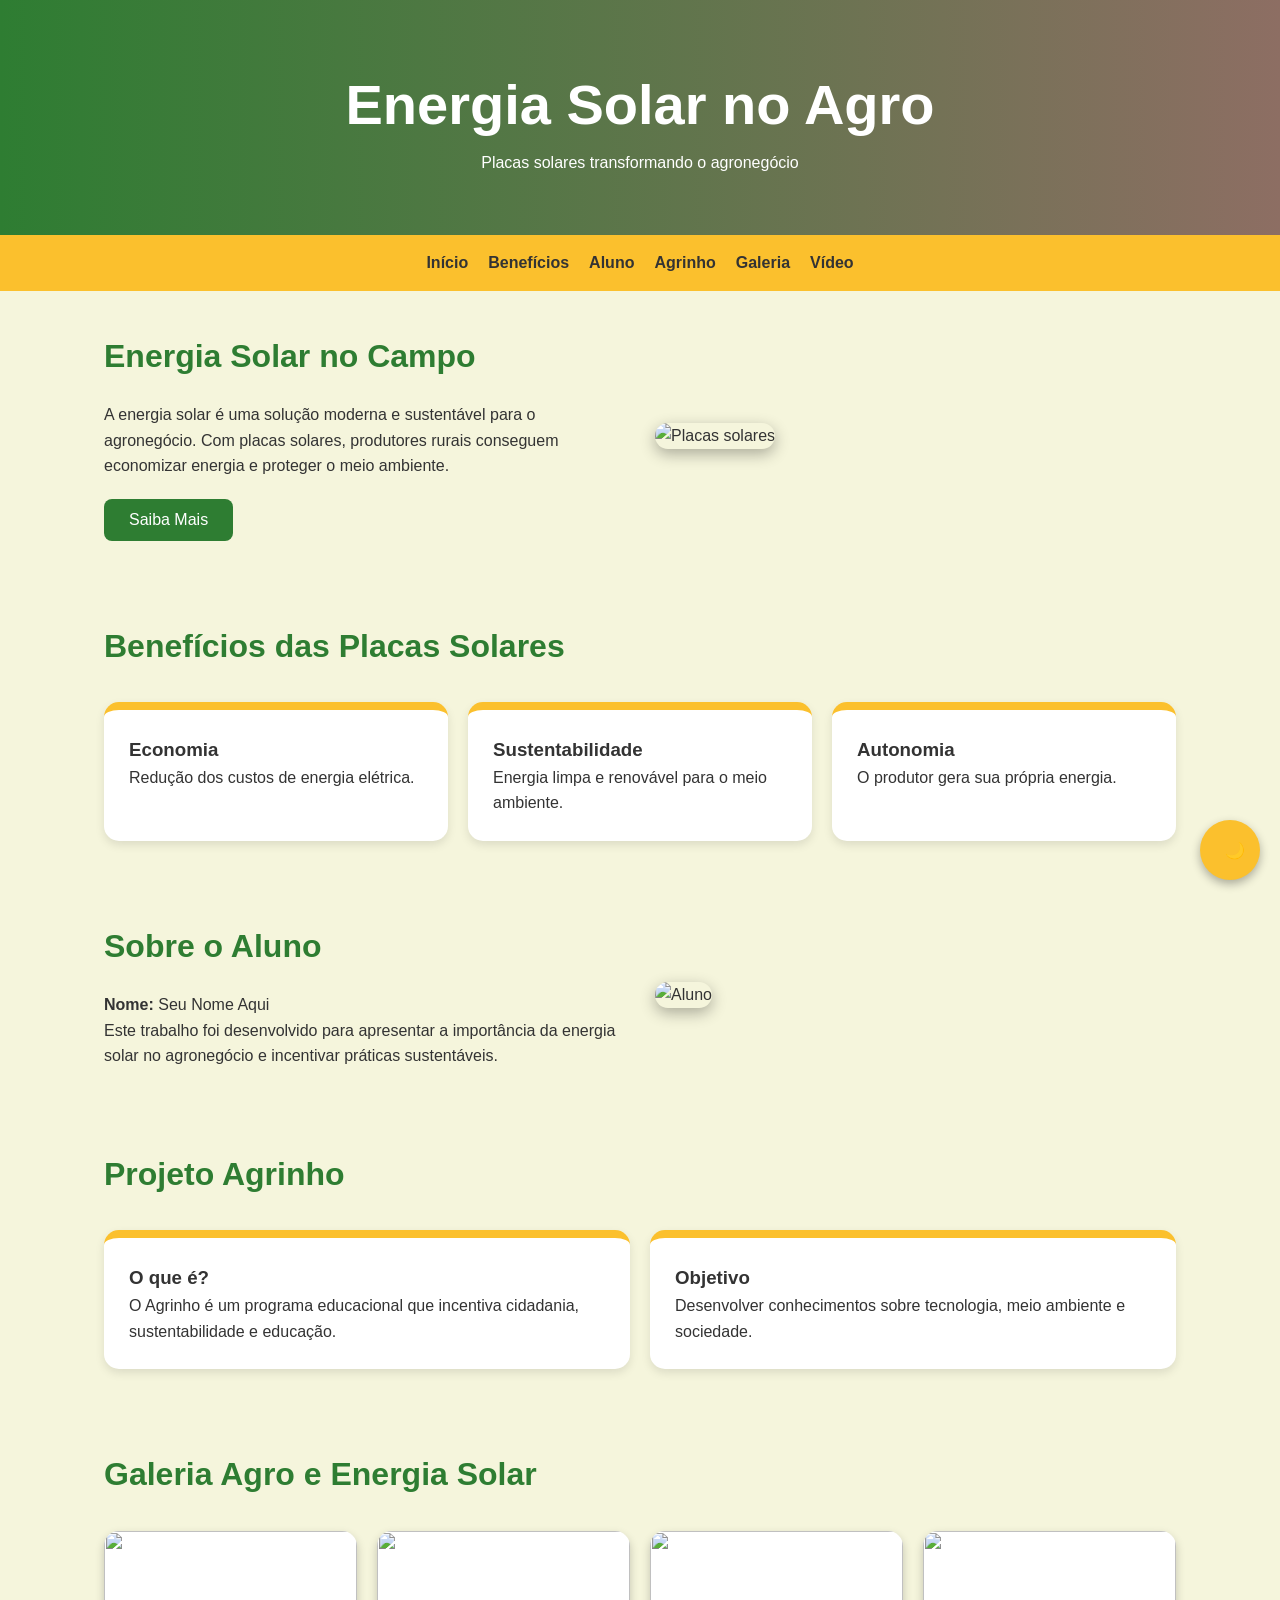
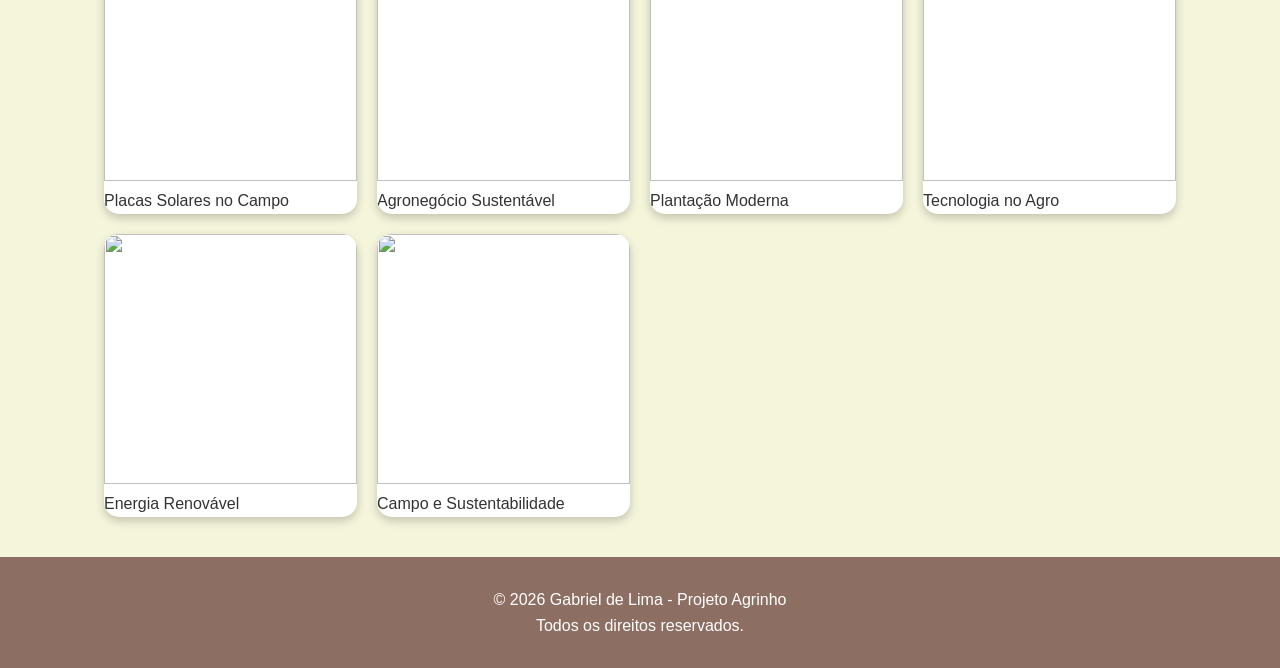
==== index.html @ 7620e5a0 "projeto completo" ====
<!DOCTYPE html>
<html lang="pt-BR">
<head>
  <meta charset="UTF-8">
  <meta name="viewport" content="width=device-width, initial-scale=1.0">
  <title>Energia Solar no Agro</title>

  <link rel="stylesheet" href="style.css">
</head>

<body>

  <header>
    <h1>Energia Solar no Agro</h1>
    <p>Placas solares transformando o agronegócio</p>
  </header>

  <nav>
    <div class="menu-toggle" id="mobile-menu">
    <span class="bar"></span>
    <span class="bar"></span>
    <span class="bar"></span>
  </div>
  <ul class="nav-list" id="nav-list">
   <li> <a href="#inicio">Início</a></li> 
    <li><a href="#beneficios">Benefícios</a></li> 
   <li> <a href="#aluno">Aluno</a></li> 
    <li><a href="#agrinho">Agrinho</a></li> 
    <li><a href="#galeria">Galeria</a></li> 
    <li><a href="videos.html">Vídeo</a></li> 
     </ul>
  </nav>

  <section id="inicio" class="container">

    <div class="texto">
      <h2>Energia Solar no Campo</h2>

      <p>
        A energia solar é uma solução moderna e sustentável para o agronegócio.
        Com placas solares, produtores rurais conseguem economizar energia
        e proteger o meio ambiente.
      </p>

      <button onclick="mostrarMensagem()">
        Saiba Mais
      </button>
    </div>

    <div class="imagem">
      <img src="https://images.unsplash.com/photo-1509391366360-2e959784a276?q=80&w=1200&auto=format&fit=crop" alt="Placas solares">
    </div>

  </section>

  <section id="beneficios">

    <h2>Benefícios das Placas Solares</h2>

    <div class="cards">

      <div class="card">
        <h3>Economia</h3>
        <p>Redução dos custos de energia elétrica.</p>
      </div>

      <div class="card">
        <h3>Sustentabilidade</h3>
        <p>Energia limpa e renovável para o meio ambiente.</p>
      </div>

      <div class="card">
        <h3>Autonomia</h3>
        <p>O produtor gera sua própria energia.</p>
      </div>

    </div>

  </section>

  <section id="aluno" class="container">

    <div class="texto">
      <h2>Sobre o Aluno</h2>

      <p><strong>Nome:</strong> Seu Nome Aqui</p>

      <p>
        Este trabalho foi desenvolvido para apresentar a importância
        da energia solar no agronegócio e incentivar práticas sustentáveis.
      </p>
    </div>

    <div class="imagem">
      <img src="https://images.unsplash.com/photo-1522202176988-66273c2fd55f?q=80&w=1200&auto=format&fit=crop" alt="Aluno">
    </div>

  </section>

  <section id="agrinho">

    <h2>Projeto Agrinho</h2>

    <div class="cards">

      <div class="card">
        <h3>O que é?</h3>

        <p>
          O Agrinho é um programa educacional que incentiva
          cidadania, sustentabilidade e educação.
        </p>
      </div>

      <div class="card">
        <h3>Objetivo</h3>

        <p>
          Desenvolver conhecimentos sobre tecnologia,
          meio ambiente e sociedade.
        </p>
      </div>

    </div>

  </section>



  <section id="galeria">

  <h2>Galeria Agro e Energia Solar</h2>

  <div class="galeria-container" id="galeria-container">
    <!-- Imagens serão criadas pelo JavaScript -->
  </div>

</section>

  <button class="modo-escuro" onclick="modoEscuro()">
    🌙
  </button>

    <footer>
   <p>&copy; 2026 Gabriel de Lima - Projeto Agrinho</p>
    <p>Todos os direitos reservados.</p>
  </footer>

  <script src="script.js"></script>
  <script src="./menu.js"></script>

</body>
</html>
---- style.css ----
/* ==========================================================================
   CONFIGURAÇÕES GERAIS (RESET)
   ========================================================================== */
*{
  margin:0;
  padding:0;
  box-sizing:border-box; /* Garante que padding/border não aumentem o tamanho do elemento */
  font-family: Arial, Helvetica, sans-serif;
}

body{
  background:#f5f5dc;
  color:#333;
  line-height:1.6;
  overflow-x: hidden; /* Evita rolagem horizontal acidental */
}

/* ==========================================================================
   HEADER & NAVEGAÇÃO
   ========================================================================== */
header{
  background:linear-gradient(to right, #2e7d32, #8d6e63);
  color:white;
  text-align:center;
  padding:60px 20px;
}

header h1{
  font-size: clamp(2rem, 5vw, 3.5rem); /* Fonte fluida: min 2rem, ideal 5vw, max 3.5rem */
}

nav{
  background:#fbc02d;
  text-align:center;
  padding:15px;
  position: sticky; /* Menu fixo no topo ao rolar */
  top: 0;
  z-index: 1000;
}

nav a{
  color:#333;
  text-decoration:none;
  margin:0 10px;
  font-weight:bold;
  transition:0.3s;
  display: inline-block; /* Melhora a área de clique em telas menores */
}

nav a:hover{
  color:#2e7d32;
}

/* ==========================================================================
   SEÇÕES E LAYOUT (FLEXBOX/GRID)
   ========================================================================== */
section{
  padding:40px 5%; /* Padding lateral em porcentagem para flexibilidade */
  max-width:1200px;
  margin:auto;
}

.container{
  display:flex;
  flex-wrap:wrap; /* Permite que os itens quebrem linha em telas pequenas */
  gap:30px;
  align-items:center;
}

.texto, .imagem{
  flex:1;
  min-width:300px; /* Quando a tela for menor que 300px, eles empilham */
}

.imagem img{
  width:100%;
  height: auto; /* Mantém a proporção da imagem */
  border-radius:15px;
  box-shadow:0 5px 15px rgba(0,0,0,0.3);
}

/* ==========================================================================
   COMPONENTES (CARDS & GALERIA)
   ========================================================================== */
h2{
  color:#2e7d32;
  margin-bottom:20px;
  font-size: clamp(1.5rem, 4vw, 2rem);
}

button{
  margin-top:20px;
  padding:12px 25px;
  border:none;
  background:#2e7d32;
  color:white;
  border-radius:8px;
  cursor:pointer;
  transition:0.3s;
  font-size: 1rem;
}

/* Grid de Cards Responsivo */
.cards, .galeria-container {
  display:grid;
  /* Cria colunas de no mínimo 250px, preenchendo o espaço disponível */
  grid-template-columns: repeat(auto-fit, minmax(250px, 1fr)); 
  gap:20px;
  margin-top:30px;
}

.card{
  background:white;
  padding:25px;
  border-radius:15px;
  box-shadow:0 4px 10px rgba(0,0,0,0.1);
  border-top:8px solid #fbc02d;
  transition:0.3s;
}

.card:hover{
  transform:translateY(-8px);
}

/* Itens da Galeria */
.galeria-item{
  overflow:hidden;
  border-radius:15px;
  box-shadow:0 4px 10px rgba(0,0,0,0.2);
  transition:0.3s;
  background:white;
}

.galeria-item img{
  width:100%;
  height:250px;
  object-fit:cover; /* Corta a imagem para preencher o espaço sem distorcer */
}

/* ==========================================================================
   VÍDEOS RESPONSIVOS
   ========================================================================== */
.video-container {
    position: relative;
    width: 100%;
    padding-bottom: 56.25%; /* Mantém proporção 16:9 */
    height: 0;
    overflow: hidden;
    border-radius: 8px;
}

.video-container iframe {
    position: absolute;
    top: 0;
    left: 0;
    width: 100%;
    height: 100%;
}

/* ==========================================================================
   DARK MODE & FOOTER
   ========================================================================== */
.dark-mode{
  background:#222;
  color:white;
}

.dark-mode .card, .dark-mode .galeria-item{
  background:#333;
  color:white;
}

.modo-escuro{
  position:fixed;
  bottom:20px;
  right:20px;
  border-radius:50%;
  width:60px;
  height:60px;
  z-index: 1001;
  background:#fbc02d;
  border: none;
  box-shadow: 0 4px 10px rgba(0,0,0,0.3);
}

footer{
  background:#8d6e63;
  color:white;
  text-align:center;
  padding:30px 20px;
}

/* ==========================================================================
   MEDIA QUERIES (AJUSTES ESPECÍFICOS)
   ========================================================================== */

/* Ajustes para Tablets e Celulares Médios */
@media (max-width: 768px) {
  nav a {
    margin: 0 8px;
    font-size: 0.9rem;
  }
  
  section {
    padding: 30px 15px;
  }
}

/* Ajustes para Celulares Pequenos */
@media (max-width: 480px) {
  header {
    padding: 40px 10px;
  }

  nav {
    display: flex;
    flex-direction: column; /* Menu vertical em telas muito pequenas */
    gap: 10px;
  }

  .container {
    text-align: center; /* Centraliza texto em telas mobile */
  }
  
  .modo-escuro {
    width: 50px;
    height: 50px;
    bottom: 10px;
    right: 10px;
  }
}


/*Navbar Menu */
/* --- Estilos do Menu Sanduíche --- */

.nav-list {
  display: flex;
  justify-content: center;
  list-style: none;
}

.menu-toggle {
  display: none; /* Escondido por padrão no desktop */
  flex-direction: column;
  cursor: pointer;
  gap: 5px;
  width: 30px;
  margin: 0 auto;
}

.bar {
  height: 3px;
  width: 100%;
  background-color: #333;
  border-radius: 10px;
  transition: 0.3s;
}

/* --- Media Query para Mobile (Telas até 768px) --- */
@media (max-width: 768px) {
  .menu-toggle {
    display: flex; /* Mostra o botão no celular */
  }

  .nav-list {
    display: none; /* Esconde a lista de links inicial */
    flex-direction: column;
    width: 100%;
    background: #fbc02d;
    padding: 20px 0;
    margin-top: 15px;
  }

  /* Classe que o JavaScript vai adicionar para abrir o menu */
  .nav-list.active {
    display: flex;
  }

  nav a {
    margin: 10px 0;
    display: block;
  }
}
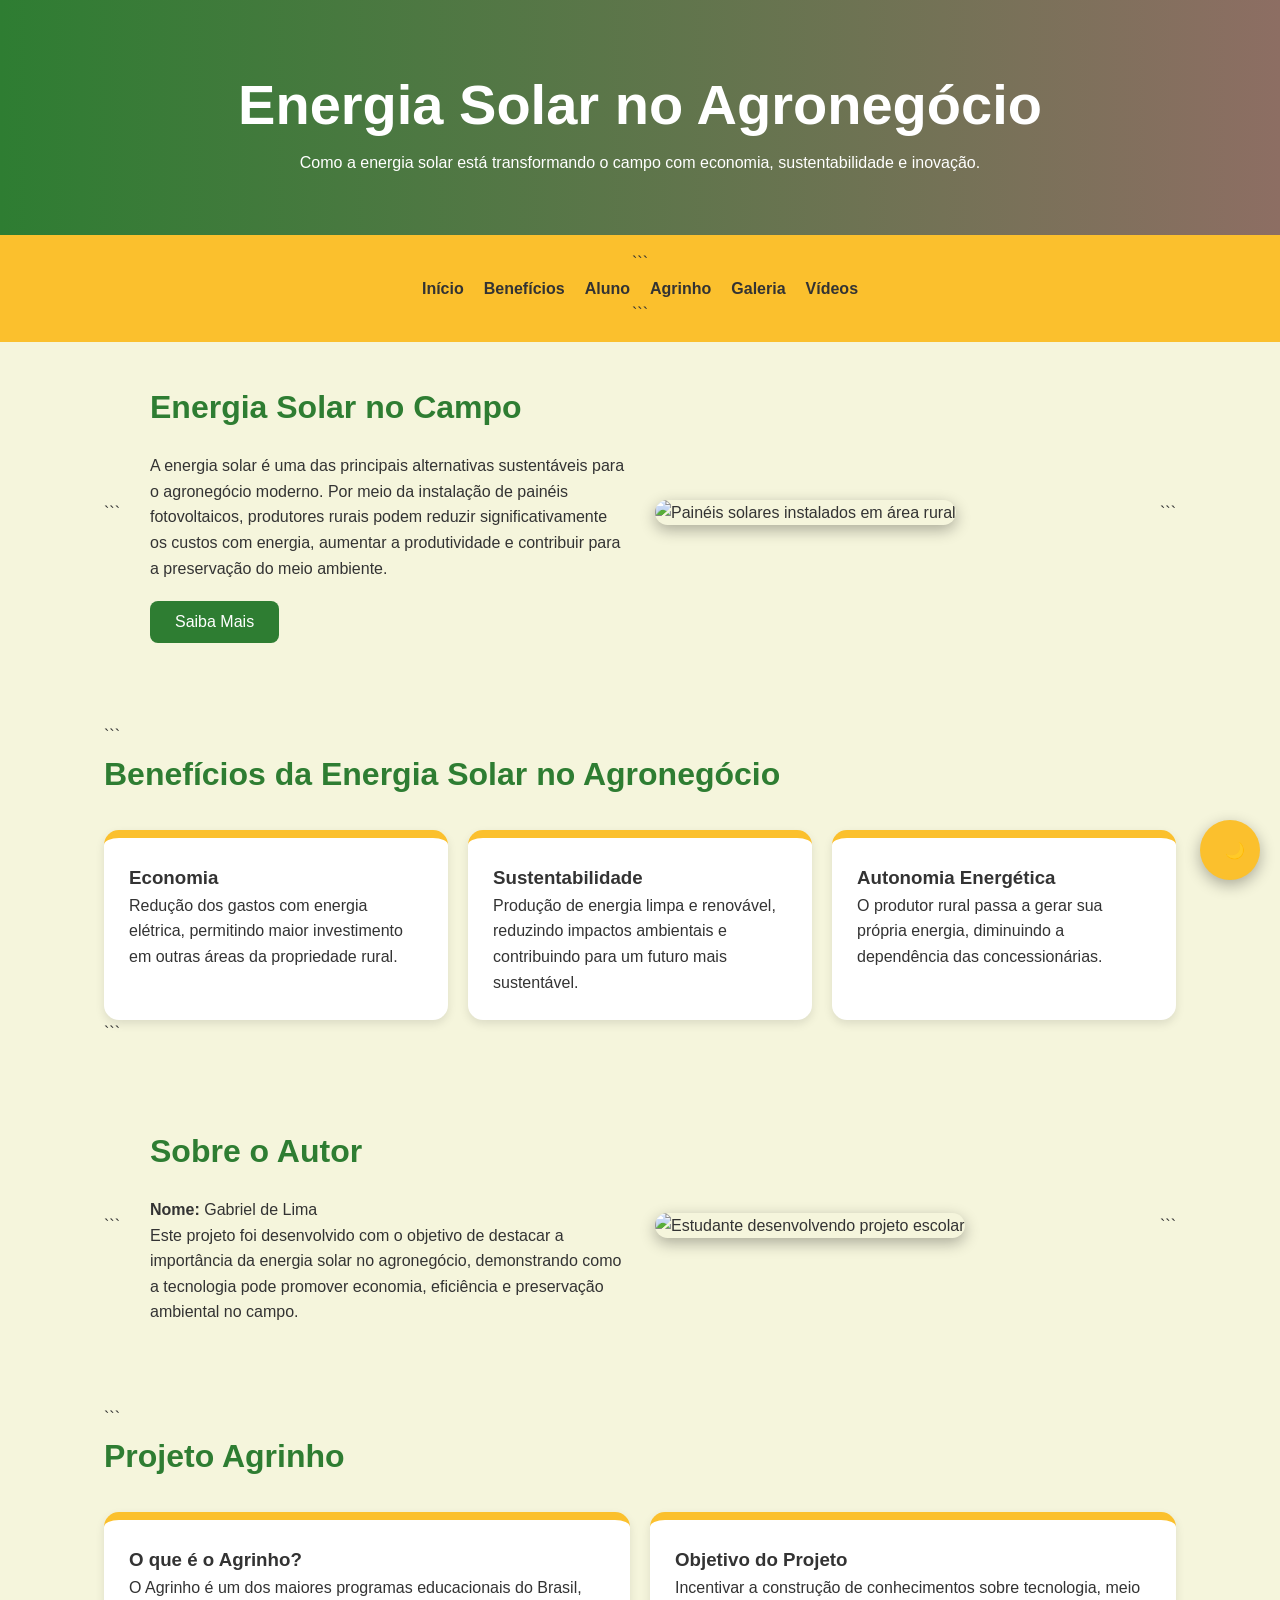
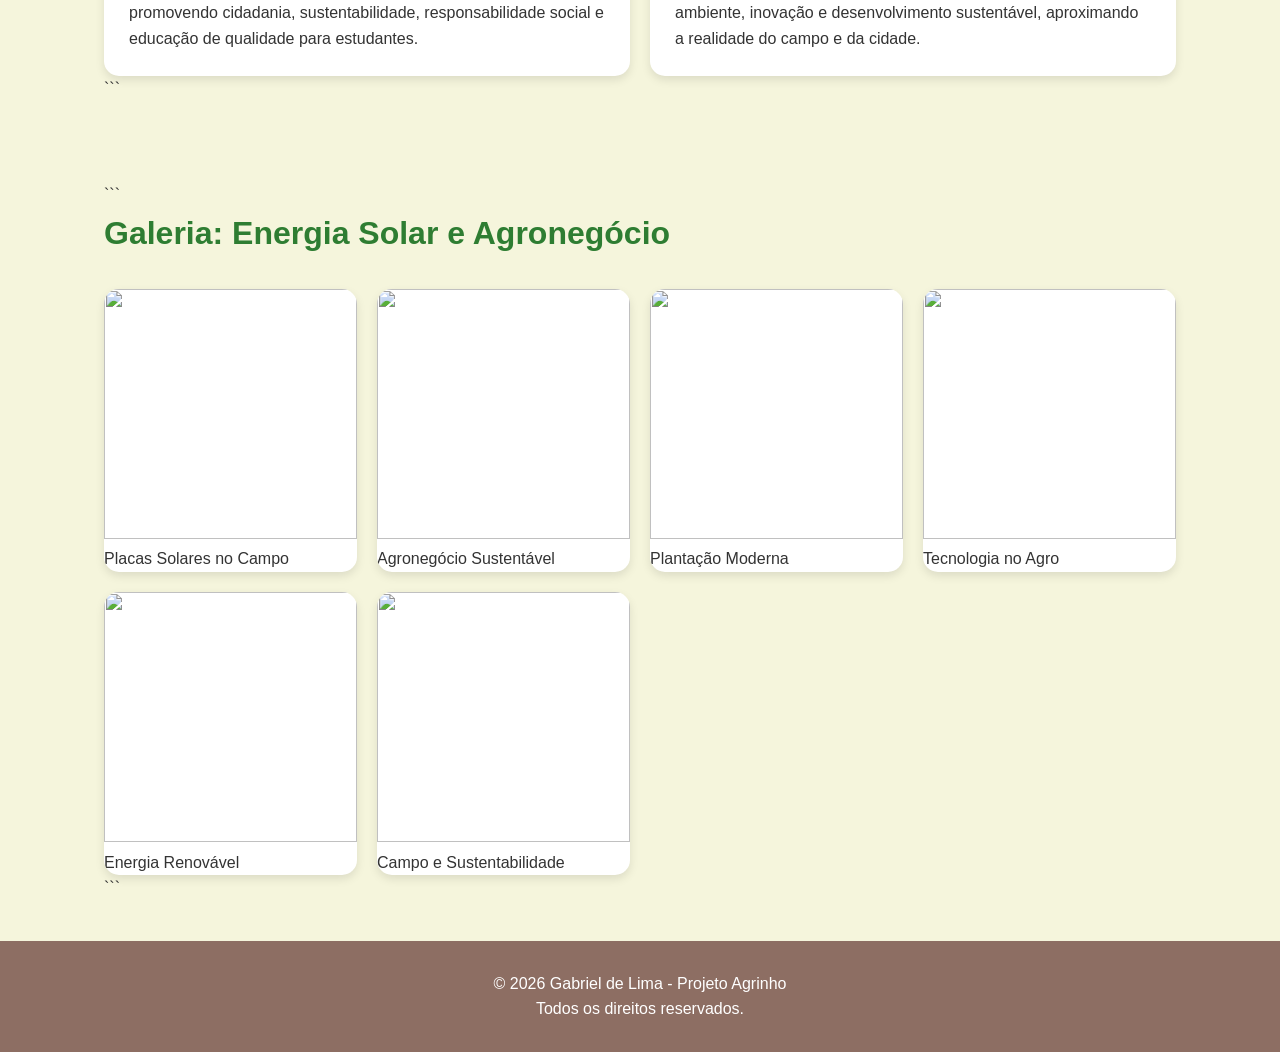
==== commit 34a45f3f: "ok" ====
--- a/index.html
+++ b/index.html
@@ -1,153 +1,226 @@
 <!DOCTYPE html>
+
 <html lang="pt-BR">
+
 <head>
+  <!-- Configurações básicas da página -->
   <meta charset="UTF-8">
   <meta name="viewport" content="width=device-width, initial-scale=1.0">
-  <title>Energia Solar no Agro</title>
+
+  <!-- Título exibido na aba do navegador -->
+
+  <title>Energia Solar no Agronegócio</title>
+
+  <!-- Arquivo de estilos CSS -->
 
   <link rel="stylesheet" href="style.css">
 </head>
 
 <body>
 
+  <!-- Cabeçalho principal do site -->
+
   <header>
-    <h1>Energia Solar no Agro</h1>
-    <p>Placas solares transformando o agronegócio</p>
+    <h1>Energia Solar no Agronegócio</h1>
+    <p>
+      Como a energia solar está transformando o campo com economia,
+      sustentabilidade e inovação.
+    </p>
   </header>
 
+  <!-- Menu de navegação -->
+
   <nav>
-    <div class="menu-toggle" id="mobile-menu">
-    <span class="bar"></span>
-    <span class="bar"></span>
-    <span class="bar"></span>
-  </div>
-  <ul class="nav-list" id="nav-list">
-   <li> <a href="#inicio">Início</a></li> 
-    <li><a href="#beneficios">Benefícios</a></li> 
-   <li> <a href="#aluno">Aluno</a></li> 
-    <li><a href="#agrinho">Agrinho</a></li> 
-    <li><a href="#galeria">Galeria</a></li> 
-    <li><a href="videos.html">Vídeo</a></li> 
-     </ul>
+
+```
+<!-- Botão do menu mobile (hambúrguer) -->
+<div class="menu-toggle" id="mobile-menu">
+  <span class="bar"></span>
+  <span class="bar"></span>
+  <span class="bar"></span>
+</div>
+
+<!-- Lista de links do menu -->
+<ul class="nav-list" id="nav-list">
+  <li><a href="#inicio">Início</a></li>
+  <li><a href="#beneficios">Benefícios</a></li>
+  <li><a href="#aluno">Aluno</a></li>
+  <li><a href="#agrinho">Agrinho</a></li>
+  <li><a href="#galeria">Galeria</a></li>
+  <li><a href="videos.html">Vídeos</a></li>
+</ul>
+```
+
   </nav>
 
+  <!-- Seção principal do site -->
+
   <section id="inicio" class="container">
 
-    <div class="texto">
-      <h2>Energia Solar no Campo</h2>
-
-      <p>
-        A energia solar é uma solução moderna e sustentável para o agronegócio.
-        Com placas solares, produtores rurais conseguem economizar energia
-        e proteger o meio ambiente.
-      </p>
-
-      <button onclick="mostrarMensagem()">
-        Saiba Mais
-      </button>
-    </div>
-
-    <div class="imagem">
-      <img src="https://images.unsplash.com/photo-1509391366360-2e959784a276?q=80&w=1200&auto=format&fit=crop" alt="Placas solares">
-    </div>
-
-  </section>
+```
+<!-- Texto de apresentação -->
+<div class="texto">
+  <h2>Energia Solar no Campo</h2>
+
+  <p>
+    A energia solar é uma das principais alternativas sustentáveis para o
+    agronegócio moderno. Por meio da instalação de painéis fotovoltaicos,
+    produtores rurais podem reduzir significativamente os custos com energia,
+    aumentar a produtividade e contribuir para a preservação do meio ambiente.
+  </p>
+
+  <!-- Botão que chama uma função JavaScript -->
+  <button onclick="mostrarMensagem()">
+    Saiba Mais
+  </button>
+</div>
+
+<!-- Imagem ilustrativa -->
+<div class="imagem">
+  <img
+    src="https://images.unsplash.com/photo-1509391366360-2e959784a276?q=80&w=1200&auto=format&fit=crop"
+    alt="Painéis solares instalados em área rural">
+</div>
+```
+
+  </section>
+
+  <!-- Seção de benefícios -->
 
   <section id="beneficios">
 
-    <h2>Benefícios das Placas Solares</h2>
-
-    <div class="cards">
-
-      <div class="card">
-        <h3>Economia</h3>
-        <p>Redução dos custos de energia elétrica.</p>
-      </div>
-
-      <div class="card">
-        <h3>Sustentabilidade</h3>
-        <p>Energia limpa e renovável para o meio ambiente.</p>
-      </div>
-
-      <div class="card">
-        <h3>Autonomia</h3>
-        <p>O produtor gera sua própria energia.</p>
-      </div>
-
-    </div>
-
-  </section>
+```
+<h2>Benefícios da Energia Solar no Agronegócio</h2>
+
+<div class="cards">
+
+  <!-- Card 1 -->
+  <div class="card">
+    <h3>Economia</h3>
+    <p>
+      Redução dos gastos com energia elétrica, permitindo maior investimento
+      em outras áreas da propriedade rural.
+    </p>
+  </div>
+
+  <!-- Card 2 -->
+  <div class="card">
+    <h3>Sustentabilidade</h3>
+    <p>
+      Produção de energia limpa e renovável, reduzindo impactos ambientais
+      e contribuindo para um futuro mais sustentável.
+    </p>
+  </div>
+
+  <!-- Card 3 -->
+  <div class="card">
+    <h3>Autonomia Energética</h3>
+    <p>
+      O produtor rural passa a gerar sua própria energia, diminuindo a
+      dependência das concessionárias.
+    </p>
+  </div>
+
+</div>
+```
+
+  </section>
+
+  <!-- Seção sobre o estudante -->
 
   <section id="aluno" class="container">
 
-    <div class="texto">
-      <h2>Sobre o Aluno</h2>
-
-      <p><strong>Nome:</strong> Seu Nome Aqui</p>
-
-      <p>
-        Este trabalho foi desenvolvido para apresentar a importância
-        da energia solar no agronegócio e incentivar práticas sustentáveis.
-      </p>
-    </div>
-
-    <div class="imagem">
-      <img src="https://images.unsplash.com/photo-1522202176988-66273c2fd55f?q=80&w=1200&auto=format&fit=crop" alt="Aluno">
-    </div>
-
-  </section>
+```
+<div class="texto">
+  <h2>Sobre o Autor</h2>
+
+  <p><strong>Nome:</strong> Gabriel de Lima</p>
+
+  <p>
+    Este projeto foi desenvolvido com o objetivo de destacar a importância
+    da energia solar no agronegócio, demonstrando como a tecnologia pode
+    promover economia, eficiência e preservação ambiental no campo.
+  </p>
+</div>
+
+<!-- Foto do aluno -->
+<div class="imagem">
+  <img
+    src="https://images.unsplash.com/photo-1522202176988-66273c2fd55f?q=80&w=1200&auto=format&fit=crop"
+    alt="Estudante desenvolvendo projeto escolar">
+</div>
+```
+
+  </section>
+
+  <!-- Seção sobre o programa Agrinho -->
 
   <section id="agrinho">
 
-    <h2>Projeto Agrinho</h2>
-
-    <div class="cards">
-
-      <div class="card">
-        <h3>O que é?</h3>
-
-        <p>
-          O Agrinho é um programa educacional que incentiva
-          cidadania, sustentabilidade e educação.
-        </p>
-      </div>
-
-      <div class="card">
-        <h3>Objetivo</h3>
-
-        <p>
-          Desenvolver conhecimentos sobre tecnologia,
-          meio ambiente e sociedade.
-        </p>
-      </div>
-
-    </div>
-
-  </section>
-
-
+```
+<h2>Projeto Agrinho</h2>
+
+<div class="cards">
+
+  <!-- Card explicativo -->
+  <div class="card">
+    <h3>O que é o Agrinho?</h3>
+
+    <p>
+      O Agrinho é um dos maiores programas educacionais do Brasil,
+      promovendo cidadania, sustentabilidade, responsabilidade social
+      e educação de qualidade para estudantes.
+    </p>
+  </div>
+
+  <!-- Card de objetivo -->
+  <div class="card">
+    <h3>Objetivo do Projeto</h3>
+
+    <p>
+      Incentivar a construção de conhecimentos sobre tecnologia,
+      meio ambiente, inovação e desenvolvimento sustentável,
+      aproximando a realidade do campo e da cidade.
+    </p>
+  </div>
+
+</div>
+```
+
+  </section>
+
+  <!-- Galeria de imagens -->
 
   <section id="galeria">
 
-  <h2>Galeria Agro e Energia Solar</h2>
-
-  <div class="galeria-container" id="galeria-container">
-    <!-- Imagens serão criadas pelo JavaScript -->
-  </div>
-
-</section>
+```
+<h2>Galeria: Energia Solar e Agronegócio</h2>
+
+<!-- As imagens serão inseridas dinamicamente pelo JavaScript -->
+<div class="galeria-container" id="galeria-container"></div>
+```
+
+  </section>
+
+  <!-- Botão para ativar/desativar o modo escuro -->
 
   <button class="modo-escuro" onclick="modoEscuro()">
     🌙
   </button>
 
-    <footer>
-   <p>&copy; 2026 Gabriel de Lima - Projeto Agrinho</p>
+  <!-- Rodapé do site -->
+
+  <footer>
+    <p>&copy; 2026 Gabriel de Lima - Projeto Agrinho</p>
     <p>Todos os direitos reservados.</p>
   </footer>
 
+  <!-- Arquivos JavaScript -->
+
   <script src="script.js"></script>
-  <script src="./menu.js"></script>
+
+  <script src="menu.js"></script>
 
 </body>
-</html>+
+</html>
--- a/style.css
+++ b/style.css
@@ -1,89 +1,127 @@
+/* ==========================================================================
+   ROOT - VARIÁVEIS GLOBAIS
+   ========================================================================== */
+:root{
+  /* Cores principais */
+  --cor-primaria: #2e7d32;
+  --cor-secundaria: #8d6e63;
+  --cor-destaque: #fbc02d;
+
+  /* Fundo e texto */
+  --cor-fundo: #f5f5dc;
+  --cor-texto: #333;
+  --cor-texto-claro: #fff;
+
+  /* Cards */
+  --cor-card: #ffffff;
+  --cor-card-dark: #333333;
+
+  /* Dark Mode */
+  --cor-fundo-dark: #222;
+  --cor-texto-dark: #ffffff;
+
+  /* Sombras */
+  --sombra-media: 0 4px 10px rgba(0,0,0,0.1);
+  --sombra-forte: 0 5px 15px rgba(0,0,0,0.3);
+
+  /* Bordas */
+  --radius: 15px;
+
+  /* Transições */
+  --transicao: 0.3s;
+}
+
 /* ==========================================================================
    CONFIGURAÇÕES GERAIS (RESET)
    ========================================================================== */
 *{
   margin:0;
   padding:0;
-  box-sizing:border-box; /* Garante que padding/border não aumentem o tamanho do elemento */
+  box-sizing:border-box;
   font-family: Arial, Helvetica, sans-serif;
 }
 
 body{
-  background:#f5f5dc;
-  color:#333;
+  background: var(--cor-fundo);
+  color: var(--cor-texto);
   line-height:1.6;
-  overflow-x: hidden; /* Evita rolagem horizontal acidental */
+  overflow-x:hidden;
 }
 
 /* ==========================================================================
    HEADER & NAVEGAÇÃO
    ========================================================================== */
 header{
-  background:linear-gradient(to right, #2e7d32, #8d6e63);
-  color:white;
+  background: linear-gradient(
+    to right,
+    var(--cor-primaria),
+    var(--cor-secundaria)
+  );
+  color: var(--cor-texto-claro);
   text-align:center;
   padding:60px 20px;
 }
 
 header h1{
-  font-size: clamp(2rem, 5vw, 3.5rem); /* Fonte fluida: min 2rem, ideal 5vw, max 3.5rem */
+  font-size: clamp(2rem, 5vw, 3.5rem);
 }
 
 nav{
-  background:#fbc02d;
+  background: var(--cor-destaque);
   text-align:center;
   padding:15px;
-  position: sticky; /* Menu fixo no topo ao rolar */
-  top: 0;
-  z-index: 1000;
+  position:sticky;
+  top:0;
+  z-index:1000;
 }
 
 nav a{
-  color:#333;
+  color: var(--cor-texto);
   text-decoration:none;
   margin:0 10px;
   font-weight:bold;
-  transition:0.3s;
-  display: inline-block; /* Melhora a área de clique em telas menores */
+  transition: var(--transicao);
+  display:inline-block;
 }
 
 nav a:hover{
-  color:#2e7d32;
-}
-
-/* ==========================================================================
-   SEÇÕES E LAYOUT (FLEXBOX/GRID)
+  color: var(--cor-primaria);
+}
+
+/* ==========================================================================
+   SEÇÕES E LAYOUT
    ========================================================================== */
 section{
-  padding:40px 5%; /* Padding lateral em porcentagem para flexibilidade */
+  padding:40px 5%;
   max-width:1200px;
   margin:auto;
 }
 
 .container{
   display:flex;
-  flex-wrap:wrap; /* Permite que os itens quebrem linha em telas pequenas */
+  flex-wrap:wrap;
   gap:30px;
   align-items:center;
 }
 
-.texto, .imagem{
+.texto,
+.imagem{
   flex:1;
-  min-width:300px; /* Quando a tela for menor que 300px, eles empilham */
+  min-width:300px;
 }
 
 .imagem img{
   width:100%;
-  height: auto; /* Mantém a proporção da imagem */
-  border-radius:15px;
-  box-shadow:0 5px 15px rgba(0,0,0,0.3);
-}
-
-/* ==========================================================================
-   COMPONENTES (CARDS & GALERIA)
+  height:auto;
+  border-radius: var(--radius);
+  box-shadow: var(--sombra-forte);
+}
+
+/* ==========================================================================
+   COMPONENTES
    ========================================================================== */
 h2{
-  color:#2e7d32;
+  color: var(--cor-primaria);
   margin-bottom:20px;
   font-size: clamp(1.5rem, 4vw, 2rem);
 }
@@ -92,84 +130,101 @@
   margin-top:20px;
   padding:12px 25px;
   border:none;
-  background:#2e7d32;
-  color:white;
+  background: var(--cor-primaria);
+  color: var(--cor-texto-claro);
   border-radius:8px;
   cursor:pointer;
-  transition:0.3s;
-  font-size: 1rem;
-}
-
-/* Grid de Cards Responsivo */
-.cards, .galeria-container {
+  transition: var(--transicao);
+  font-size:1rem;
+}
+
+button:hover{
+  opacity:0.9;
+}
+
+/* ==========================================================================
+   CARDS & GALERIA
+   ========================================================================== */
+.cards,
+.galeria-container{
   display:grid;
-  /* Cria colunas de no mínimo 250px, preenchendo o espaço disponível */
-  grid-template-columns: repeat(auto-fit, minmax(250px, 1fr)); 
+  grid-template-columns: repeat(auto-fit, minmax(250px, 1fr));
   gap:20px;
   margin-top:30px;
 }
 
 .card{
-  background:white;
+  background: var(--cor-card);
   padding:25px;
-  border-radius:15px;
-  box-shadow:0 4px 10px rgba(0,0,0,0.1);
-  border-top:8px solid #fbc02d;
-  transition:0.3s;
+  border-radius: var(--radius);
+  box-shadow: var(--sombra-media);
+  border-top:8px solid var(--cor-destaque);
+  transition: var(--transicao);
 }
 
 .card:hover{
   transform:translateY(-8px);
 }
 
-/* Itens da Galeria */
 .galeria-item{
   overflow:hidden;
-  border-radius:15px;
-  box-shadow:0 4px 10px rgba(0,0,0,0.2);
-  transition:0.3s;
-  background:white;
+  border-radius: var(--radius);
+  box-shadow: var(--sombra-media);
+  transition: var(--transicao);
+  background: var(--cor-card);
 }
 
 .galeria-item img{
   width:100%;
   height:250px;
-  object-fit:cover; /* Corta a imagem para preencher o espaço sem distorcer */
+  object-fit:cover;
 }
 
 /* ==========================================================================
    VÍDEOS RESPONSIVOS
    ========================================================================== */
-.video-container {
-    position: relative;
-    width: 100%;
-    padding-bottom: 56.25%; /* Mantém proporção 16:9 */
-    height: 0;
-    overflow: hidden;
-    border-radius: 8px;
-}
-
-.video-container iframe {
-    position: absolute;
-    top: 0;
-    left: 0;
-    width: 100%;
-    height: 100%;
-}
-
-/* ==========================================================================
-   DARK MODE & FOOTER
+.video-container{
+  position:relative;
+  width:100%;
+  padding-bottom:56.25%;
+  height:0;
+  overflow:hidden;
+  border-radius:8px;
+}
+
+.video-container iframe{
+  position:absolute;
+  top:0;
+  left:0;
+  width:100%;
+  height:100%;
+}
+
+/* ==========================================================================
+   DARK MODE
    ========================================================================== */
 .dark-mode{
-  background:#222;
-  color:white;
-}
-
-.dark-mode .card, .dark-mode .galeria-item{
-  background:#333;
-  color:white;
-}
-
+  background: var(--cor-fundo-dark);
+  color: var(--cor-texto-dark);
+}
+
+.dark-mode .card,
+.dark-mode .galeria-item{
+  background: var(--cor-card-dark);
+  color: var(--cor-texto-dark);
+}
+
+.dark-mode nav a{
+  color: var(--cor-texto-dark);
+}
+
+.dark-mode nav a:hover{
+  color: var(--cor-destaque);
+}
+
+/* ==========================================================================
+   BOTÃO MODO ESCURO
+   ========================================================================== */
 .modo-escuro{
   position:fixed;
   bottom:20px;
@@ -177,108 +232,109 @@
   border-radius:50%;
   width:60px;
   height:60px;
-  z-index: 1001;
-  background:#fbc02d;
-  border: none;
-  box-shadow: 0 4px 10px rgba(0,0,0,0.3);
-}
-
+  z-index:1001;
+  background: var(--cor-destaque);
+  border:none;
+  box-shadow: var(--sombra-forte);
+  cursor:pointer;
+}
+
+/* ==========================================================================
+   FOOTER
+   ========================================================================== */
 footer{
-  background:#8d6e63;
-  color:white;
+  background: var(--cor-secundaria);
+  color: var(--cor-texto-claro);
   text-align:center;
   padding:30px 20px;
 }
 
 /* ==========================================================================
-   MEDIA QUERIES (AJUSTES ESPECÍFICOS)
-   ========================================================================== */
-
-/* Ajustes para Tablets e Celulares Médios */
-@media (max-width: 768px) {
-  nav a {
-    margin: 0 8px;
-    font-size: 0.9rem;
-  }
-  
-  section {
-    padding: 30px 15px;
-  }
-}
-
-/* Ajustes para Celulares Pequenos */
-@media (max-width: 480px) {
-  header {
-    padding: 40px 10px;
-  }
-
-  nav {
-    display: flex;
-    flex-direction: column; /* Menu vertical em telas muito pequenas */
-    gap: 10px;
-  }
-
-  .container {
-    text-align: center; /* Centraliza texto em telas mobile */
-  }
-  
-  .modo-escuro {
-    width: 50px;
-    height: 50px;
-    bottom: 10px;
-    right: 10px;
-  }
-}
-
-
-/*Navbar Menu */
-/* --- Estilos do Menu Sanduíche --- */
-
-.nav-list {
-  display: flex;
-  justify-content: center;
-  list-style: none;
-}
-
-.menu-toggle {
-  display: none; /* Escondido por padrão no desktop */
-  flex-direction: column;
-  cursor: pointer;
-  gap: 5px;
-  width: 30px;
-  margin: 0 auto;
-}
-
-.bar {
-  height: 3px;
-  width: 100%;
-  background-color: #333;
-  border-radius: 10px;
-  transition: 0.3s;
-}
-
-/* --- Media Query para Mobile (Telas até 768px) --- */
-@media (max-width: 768px) {
-  .menu-toggle {
-    display: flex; /* Mostra o botão no celular */
-  }
-
-  .nav-list {
-    display: none; /* Esconde a lista de links inicial */
-    flex-direction: column;
-    width: 100%;
-    background: #fbc02d;
-    padding: 20px 0;
-    margin-top: 15px;
-  }
-
-  /* Classe que o JavaScript vai adicionar para abrir o menu */
-  .nav-list.active {
-    display: flex;
-  }
-
-  nav a {
-    margin: 10px 0;
-    display: block;
+   MENU SANDUÍCHE
+   ========================================================================== */
+.nav-list{
+  display:flex;
+  justify-content:center;
+  list-style:none;
+}
+
+.menu-toggle{
+  display:none;
+  flex-direction:column;
+  cursor:pointer;
+  gap:5px;
+  width:30px;
+  margin:0 auto;
+}
+
+.bar{
+  height:3px;
+  width:100%;
+  background-color: var(--cor-texto);
+  border-radius:10px;
+  transition: var(--transicao);
+}
+
+/* ==========================================================================
+   MEDIA QUERIES
+   ========================================================================== */
+
+/* Tablets */
+@media (max-width:768px){
+
+  nav a{
+    margin:0 8px;
+    font-size:0.9rem;
+  }
+
+  section{
+    padding:30px 15px;
+  }
+
+  .menu-toggle{
+    display:flex;
+  }
+
+  .nav-list{
+    display:none;
+    flex-direction:column;
+    width:100%;
+    background: var(--cor-destaque);
+    padding:20px 0;
+    margin-top:15px;
+  }
+
+  .nav-list.active{
+    display:flex;
+  }
+
+  nav a{
+    margin:10px 0;
+    display:block;
+  }
+}
+
+/* Celulares */
+@media (max-width:480px){
+
+  header{
+    padding:40px 10px;
+  }
+
+  nav{
+    display:flex;
+    flex-direction:column;
+    gap:10px;
+  }
+
+  .container{
+    text-align:center;
+  }
+
+  .modo-escuro{
+    width:50px;
+    height:50px;
+    bottom:10px;
+    right:10px;
   }
 }
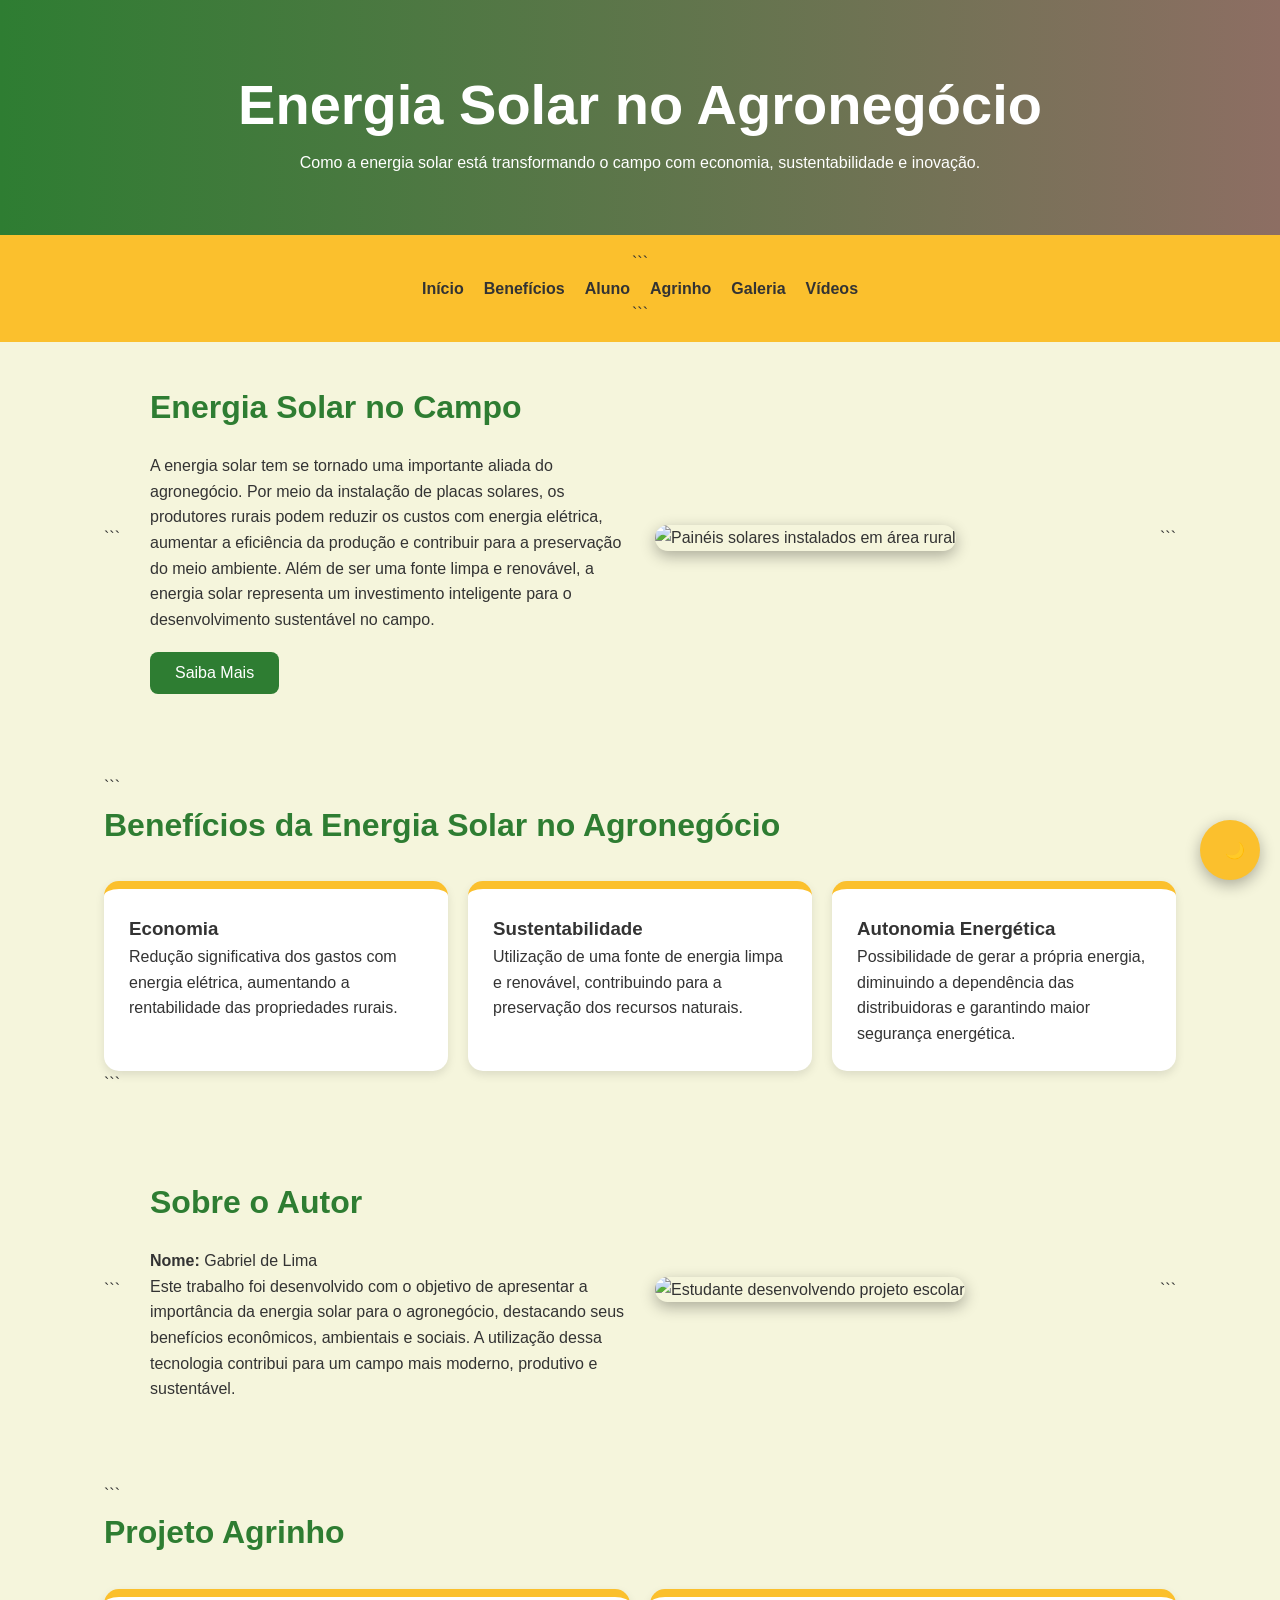
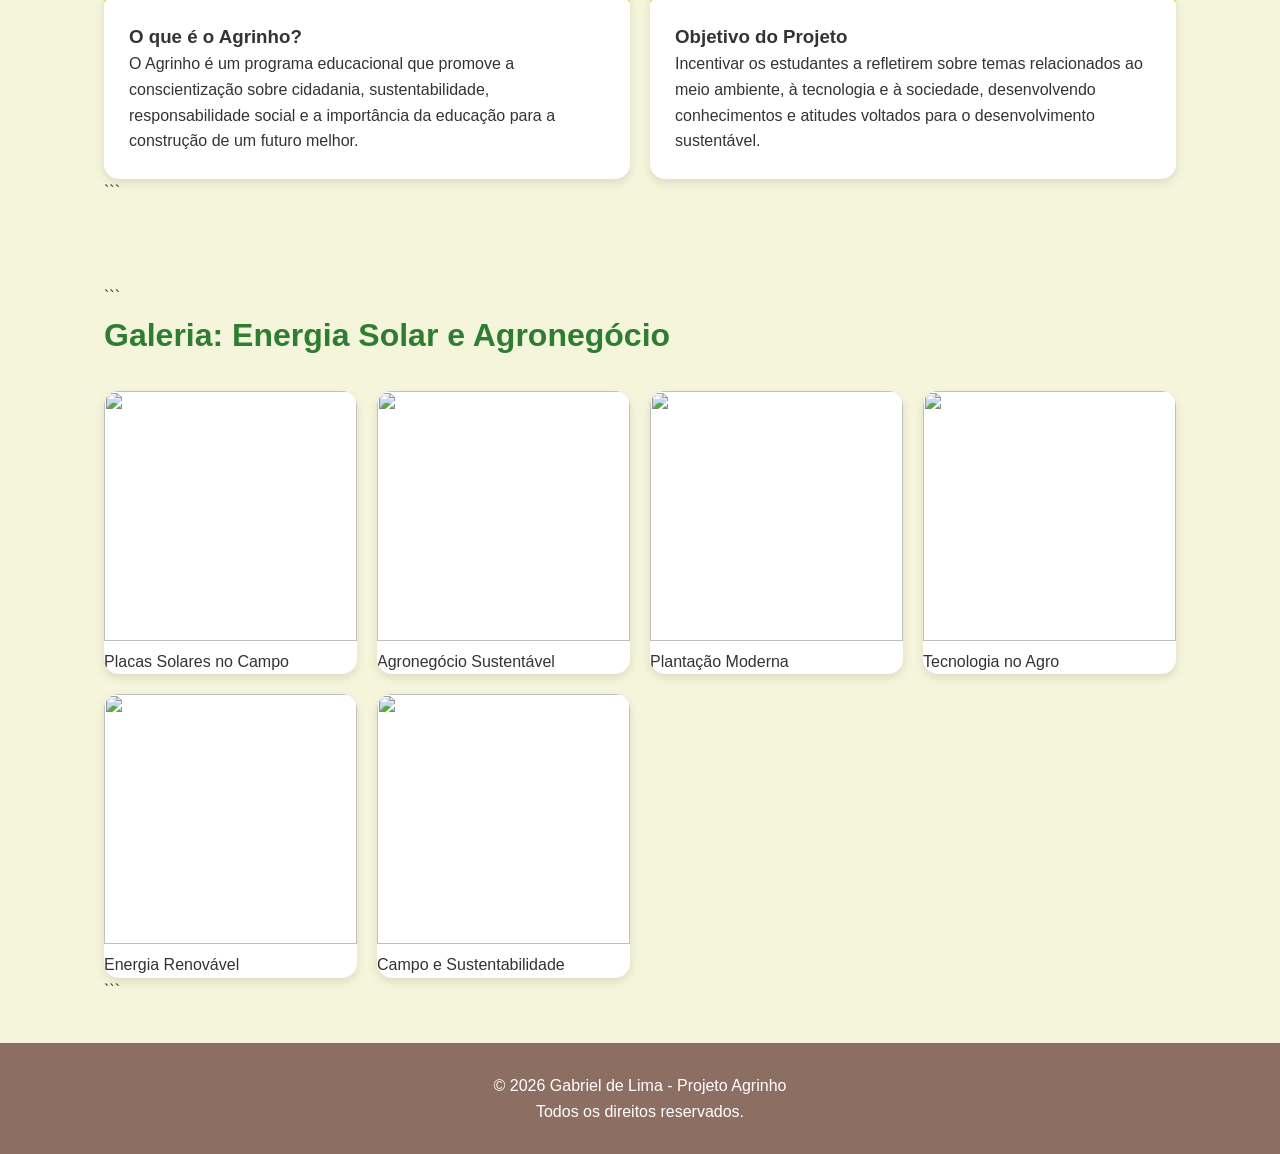
==== commit 7488cfe5: "ok" ====
--- a/index.html
+++ b/index.html
@@ -63,10 +63,12 @@
   <h2>Energia Solar no Campo</h2>
 
   <p>
-    A energia solar é uma das principais alternativas sustentáveis para o
-    agronegócio moderno. Por meio da instalação de painéis fotovoltaicos,
-    produtores rurais podem reduzir significativamente os custos com energia,
-    aumentar a produtividade e contribuir para a preservação do meio ambiente.
+    A energia solar tem se tornado uma importante aliada do agronegócio.
+  Por meio da instalação de placas solares, os produtores rurais podem
+  reduzir os custos com energia elétrica, aumentar a eficiência da
+  produção e contribuir para a preservação do meio ambiente. Além de ser
+  uma fonte limpa e renovável, a energia solar representa um investimento
+  inteligente para o desenvolvimento sustentável no campo.
   </p>
 
   <!-- Botão que chama uma função JavaScript -->
@@ -98,8 +100,8 @@
   <div class="card">
     <h3>Economia</h3>
     <p>
-      Redução dos gastos com energia elétrica, permitindo maior investimento
-      em outras áreas da propriedade rural.
+      Redução significativa dos gastos com energia elétrica, aumentando a
+  rentabilidade das propriedades rurais.
     </p>
   </div>
 
@@ -107,8 +109,8 @@
   <div class="card">
     <h3>Sustentabilidade</h3>
     <p>
-      Produção de energia limpa e renovável, reduzindo impactos ambientais
-      e contribuindo para um futuro mais sustentável.
+       Utilização de uma fonte de energia limpa e renovável, contribuindo para
+  a preservação dos recursos naturais.
     </p>
   </div>
 
@@ -116,8 +118,8 @@
   <div class="card">
     <h3>Autonomia Energética</h3>
     <p>
-      O produtor rural passa a gerar sua própria energia, diminuindo a
-      dependência das concessionárias.
+      Possibilidade de gerar a própria energia, diminuindo a dependência das
+  distribuidoras e garantindo maior segurança energética.
     </p>
   </div>
 
@@ -137,9 +139,10 @@
   <p><strong>Nome:</strong> Gabriel de Lima</p>
 
   <p>
-    Este projeto foi desenvolvido com o objetivo de destacar a importância
-    da energia solar no agronegócio, demonstrando como a tecnologia pode
-    promover economia, eficiência e preservação ambiental no campo.
+    Este trabalho foi desenvolvido com o objetivo de apresentar a importância
+  da energia solar para o agronegócio, destacando seus benefícios econômicos,
+  ambientais e sociais. A utilização dessa tecnologia contribui para um campo
+  mais moderno, produtivo e sustentável.
   </p>
 </div>
 
@@ -167,9 +170,9 @@
     <h3>O que é o Agrinho?</h3>
 
     <p>
-      O Agrinho é um dos maiores programas educacionais do Brasil,
-      promovendo cidadania, sustentabilidade, responsabilidade social
-      e educação de qualidade para estudantes.
+     O Agrinho é um programa educacional que promove a conscientização sobre
+  cidadania, sustentabilidade, responsabilidade social e a importância da
+  educação para a construção de um futuro melhor.
     </p>
   </div>
 
@@ -178,9 +181,9 @@
     <h3>Objetivo do Projeto</h3>
 
     <p>
-      Incentivar a construção de conhecimentos sobre tecnologia,
-      meio ambiente, inovação e desenvolvimento sustentável,
-      aproximando a realidade do campo e da cidade.
+       Incentivar os estudantes a refletirem sobre temas relacionados ao meio
+  ambiente, à tecnologia e à sociedade, desenvolvendo conhecimentos e atitudes
+  voltados para o desenvolvimento sustentável.
     </p>
   </div>
 
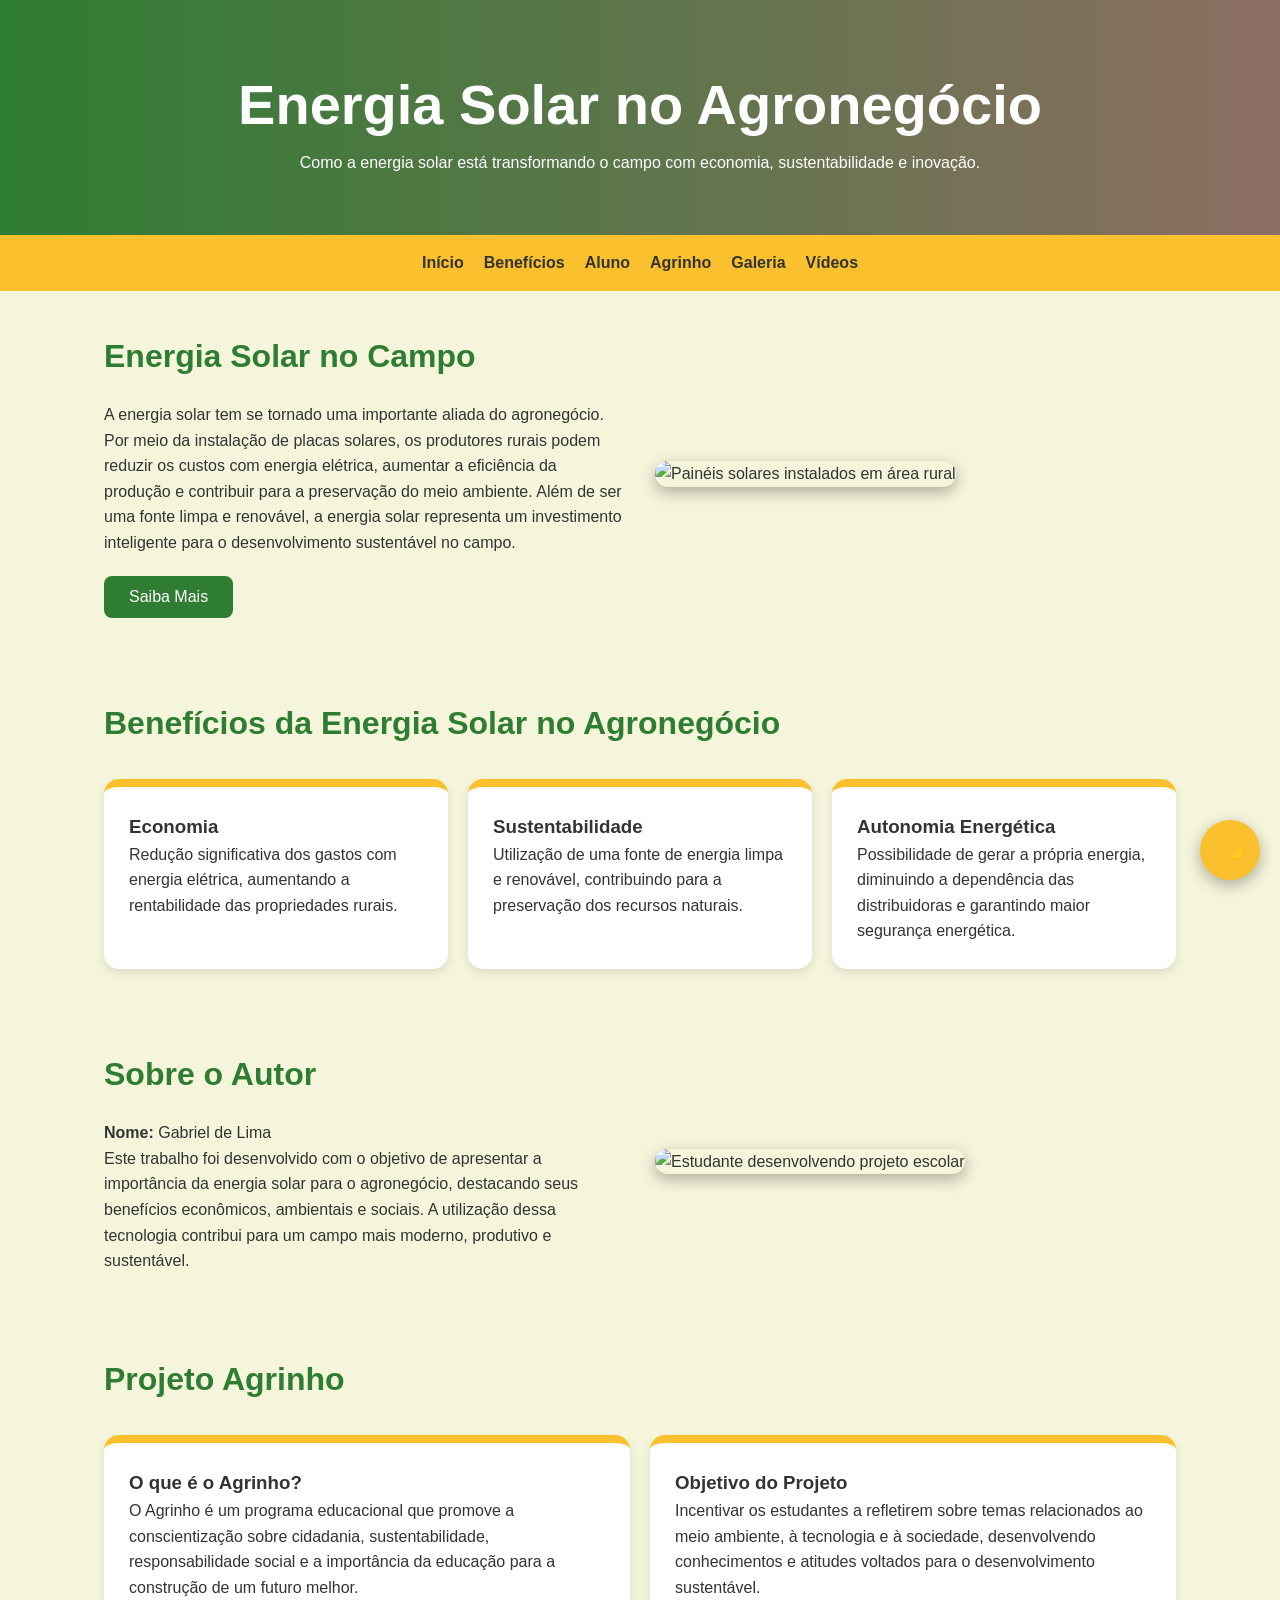
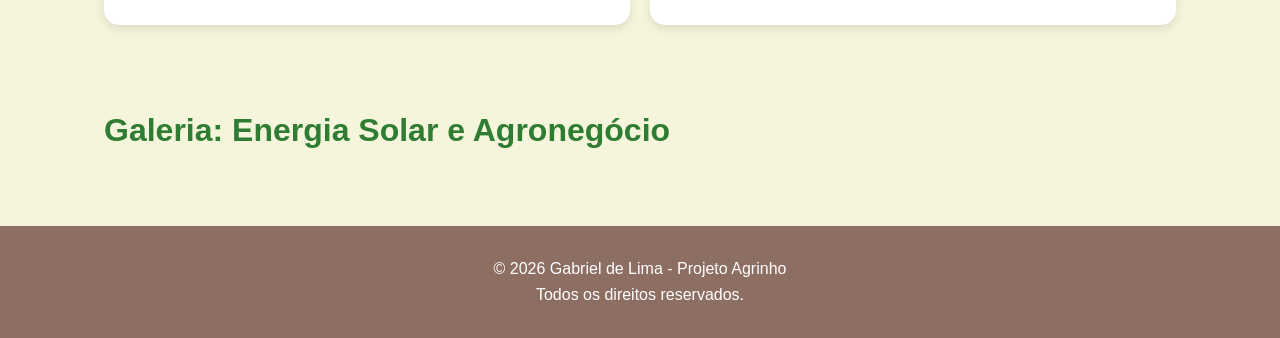
==== commit cbc066a8: "test" ====
--- a/index.html
+++ b/index.html
@@ -32,7 +32,7 @@
 
   <nav>
 
-```
+
 <!-- Botão do menu mobile (hambúrguer) -->
 <div class="menu-toggle" id="mobile-menu">
   <span class="bar"></span>
@@ -49,7 +49,7 @@
   <li><a href="#galeria">Galeria</a></li>
   <li><a href="videos.html">Vídeos</a></li>
 </ul>
-```
+
 
   </nav>
 
@@ -57,7 +57,7 @@
 
   <section id="inicio" class="container">
 
-```
+
 <!-- Texto de apresentação -->
 <div class="texto">
   <h2>Energia Solar no Campo</h2>
@@ -83,7 +83,7 @@
     src="https://images.unsplash.com/photo-1509391366360-2e959784a276?q=80&w=1200&auto=format&fit=crop"
     alt="Painéis solares instalados em área rural">
 </div>
-```
+
 
   </section>
 
@@ -91,7 +91,6 @@
 
   <section id="beneficios">
 
-```
 <h2>Benefícios da Energia Solar no Agronegócio</h2>
 
 <div class="cards">
@@ -124,7 +123,7 @@
   </div>
 
 </div>
-```
+
 
   </section>
 
@@ -132,7 +131,6 @@
 
   <section id="aluno" class="container">
 
-```
 <div class="texto">
   <h2>Sobre o Autor</h2>
 
@@ -152,7 +150,7 @@
     src="https://images.unsplash.com/photo-1522202176988-66273c2fd55f?q=80&w=1200&auto=format&fit=crop"
     alt="Estudante desenvolvendo projeto escolar">
 </div>
-```
+
 
   </section>
 
@@ -160,7 +158,7 @@
 
   <section id="agrinho">
 
-```
+
 <h2>Projeto Agrinho</h2>
 
 <div class="cards">
@@ -188,7 +186,6 @@
   </div>
 
 </div>
-```
 
   </section>
 
@@ -196,12 +193,11 @@
 
   <section id="galeria">
 
-```
 <h2>Galeria: Energia Solar e Agronegócio</h2>
 
 <!-- As imagens serão inseridas dinamicamente pelo JavaScript -->
 <div class="galeria-container" id="galeria-container"></div>
-```
+
 
   </section>
 
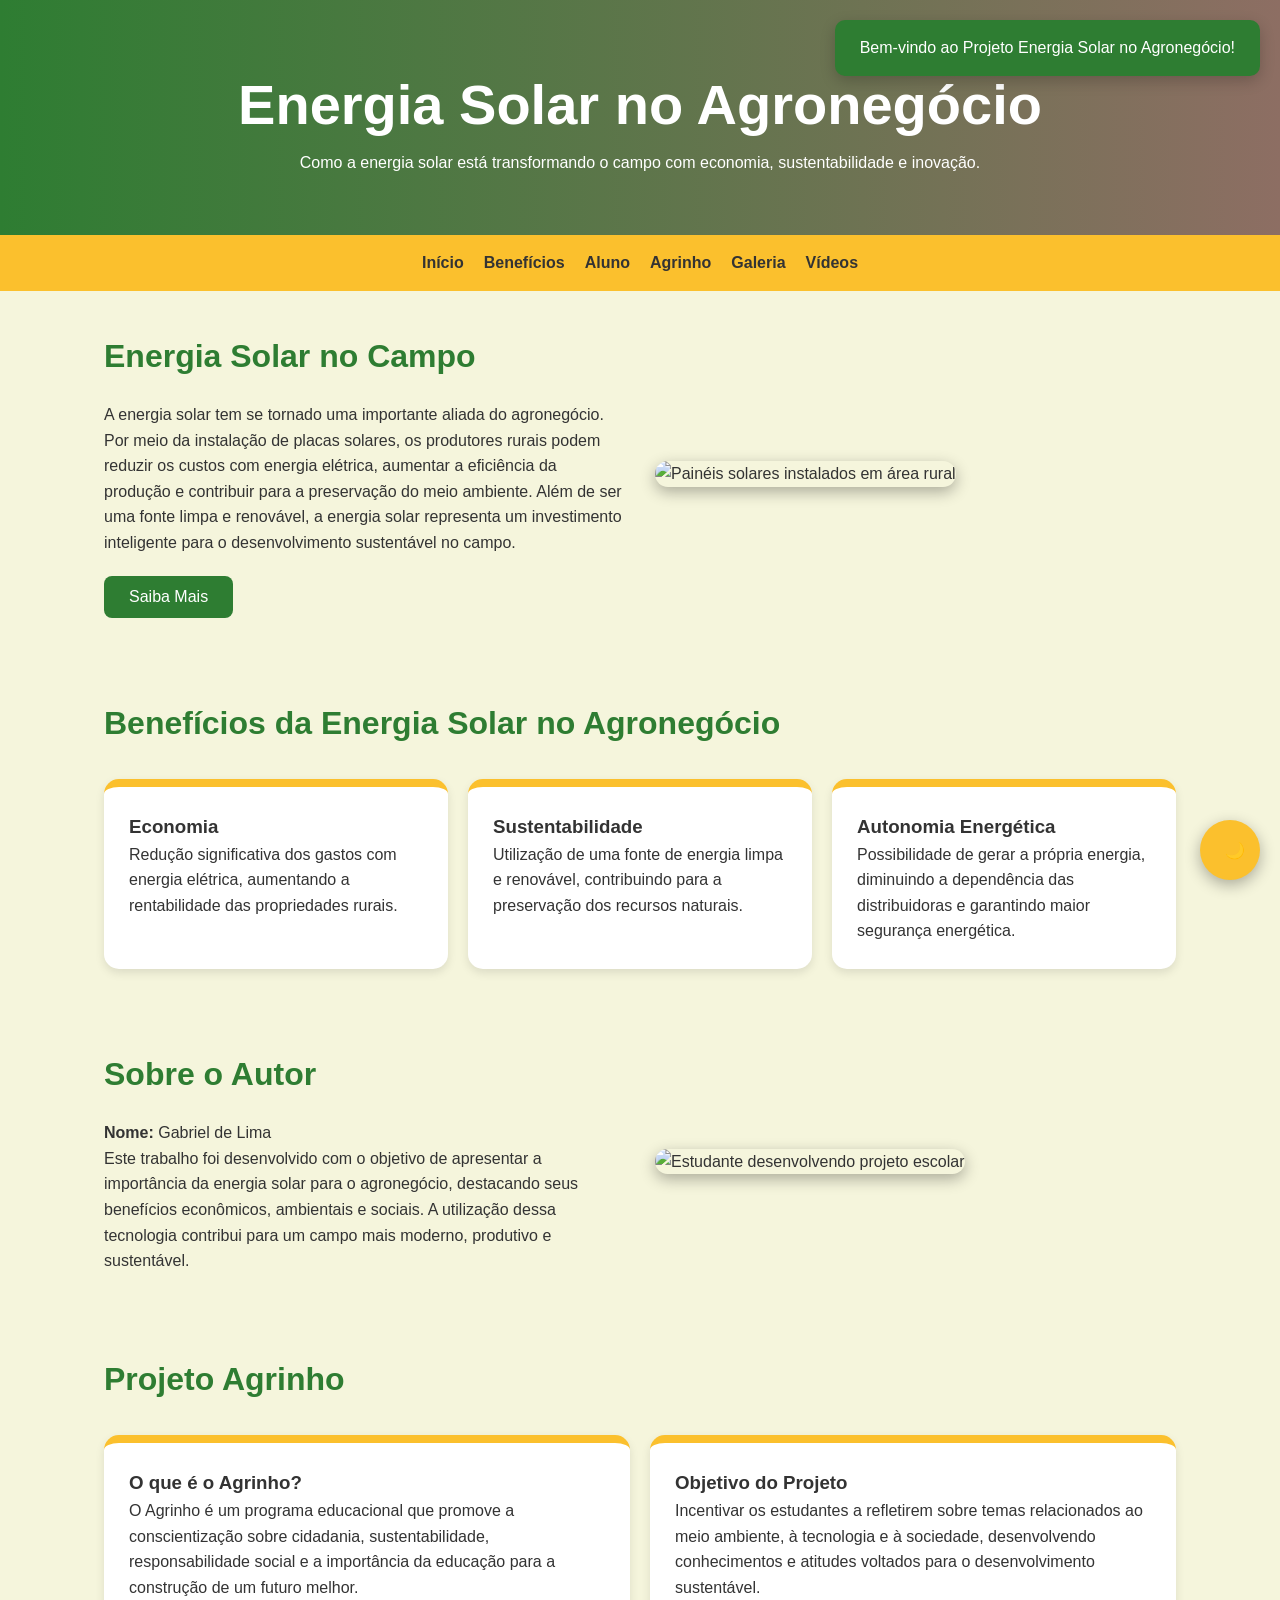
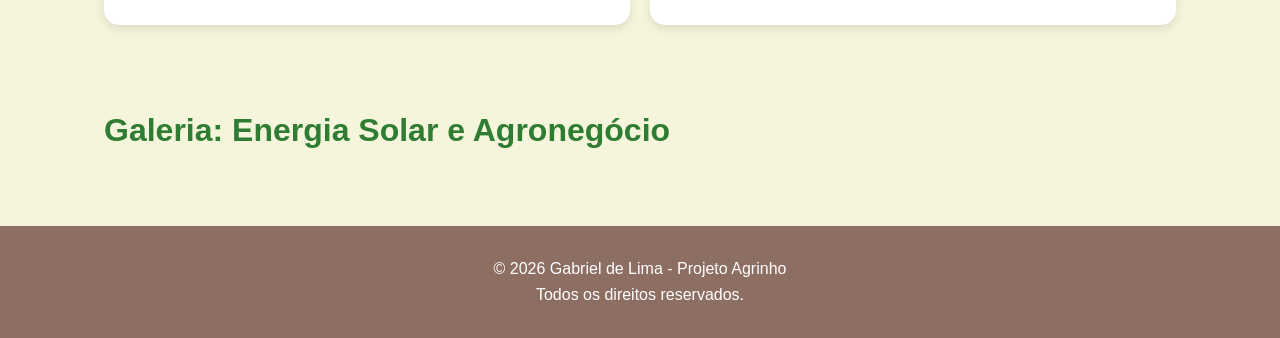
==== commit 627a58d7: "ok" ====
--- a/index.html
+++ b/index.html
@@ -27,6 +27,10 @@
       sustentabilidade e inovação.
     </p>
   </header>
+
+  <div id="mensagem" class="mensagem">
+  Bem-vindo ao Projeto Energia Solar no Agronegócio!
+</div>
 
   <!-- Menu de navegação -->
 
--- a/style.css
+++ b/style.css
@@ -337,4 +337,22 @@
     bottom:10px;
     right:10px;
   }
+}
+
+.mensagem{
+  position: fixed;
+  top: 20px;
+  right: 20px;
+  background: #2e7d32;
+  color: white;
+  padding: 15px 25px;
+  border-radius: 10px;
+  box-shadow: 0 5px 15px rgba(0,0,0,0.2);
+  transform: translateX(400px);
+  transition: 0.5s;
+  z-index: 999;
+}
+
+.mensagem.mostrar{
+  transform: translateX(0);
 }
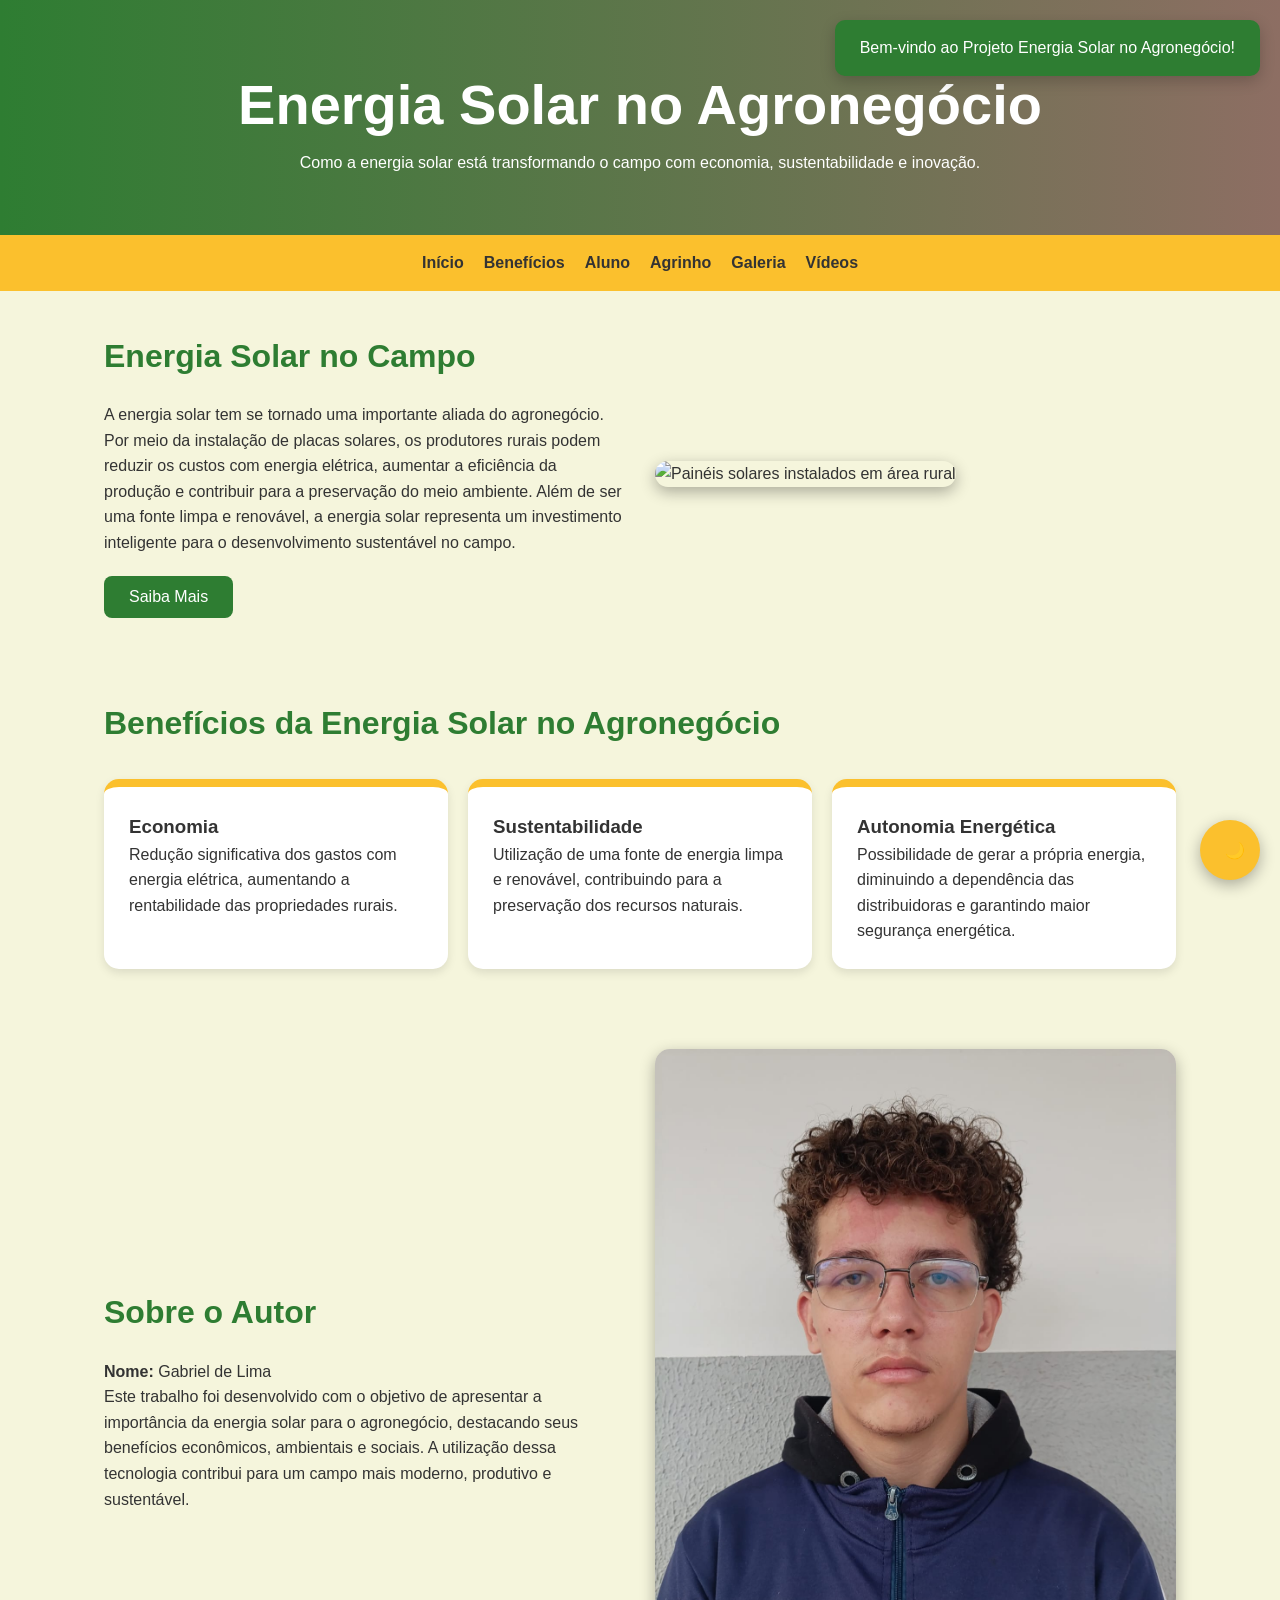
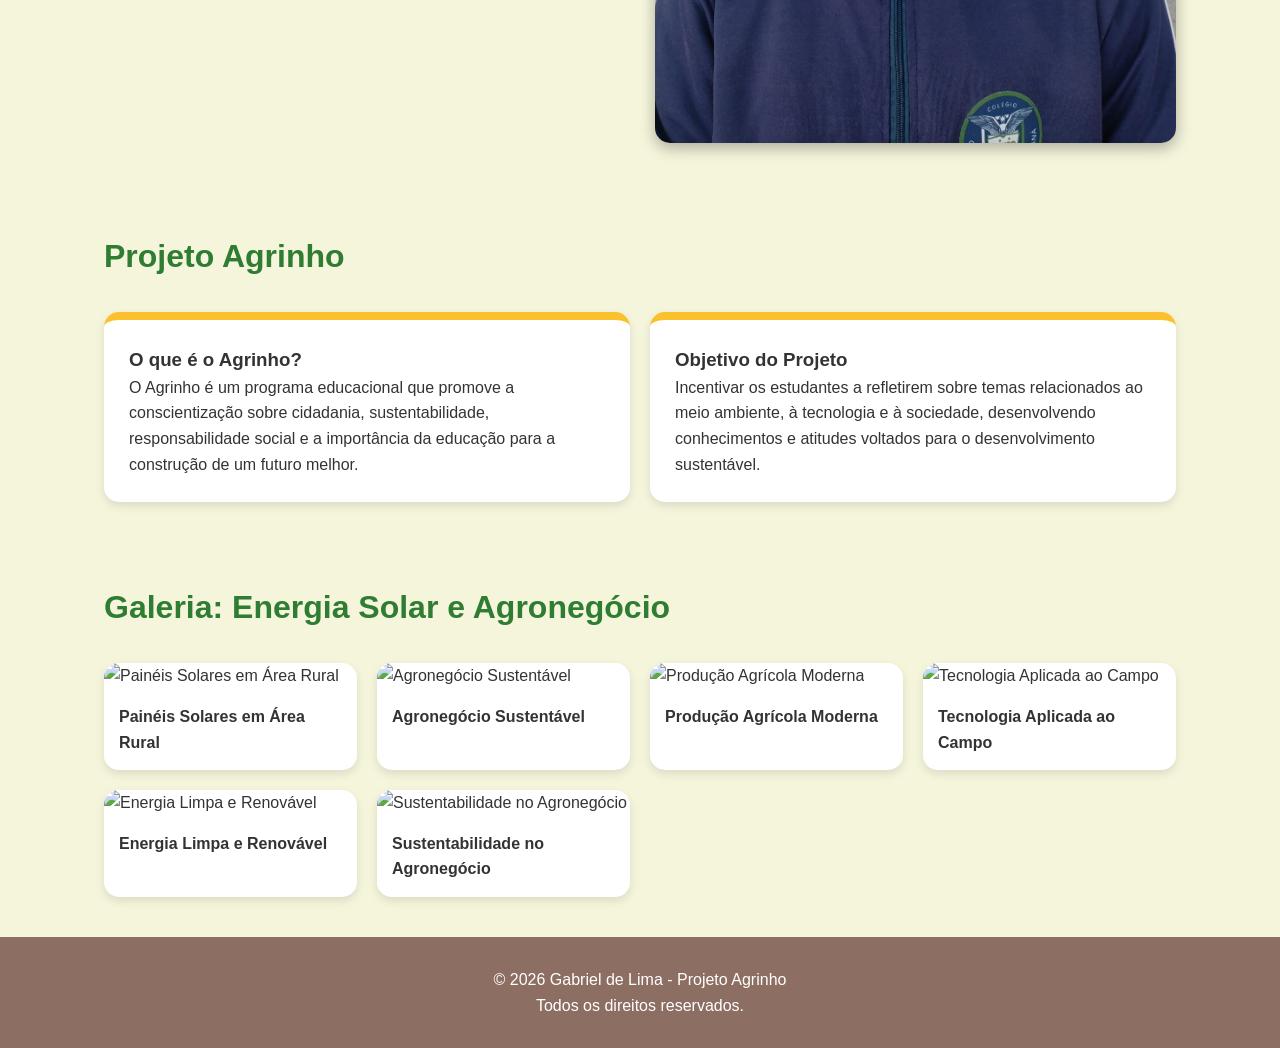
==== commit f16d925c: "imagens" ====
--- a/index.html
+++ b/index.html
@@ -151,7 +151,7 @@
 <!-- Foto do aluno -->
 <div class="imagem">
   <img
-    src="https://images.unsplash.com/photo-1522202176988-66273c2fd55f?q=80&w=1200&auto=format&fit=crop"
+    src="./img/minhaFoto.jpeg"
     alt="Estudante desenvolvendo projeto escolar">
 </div>
 
